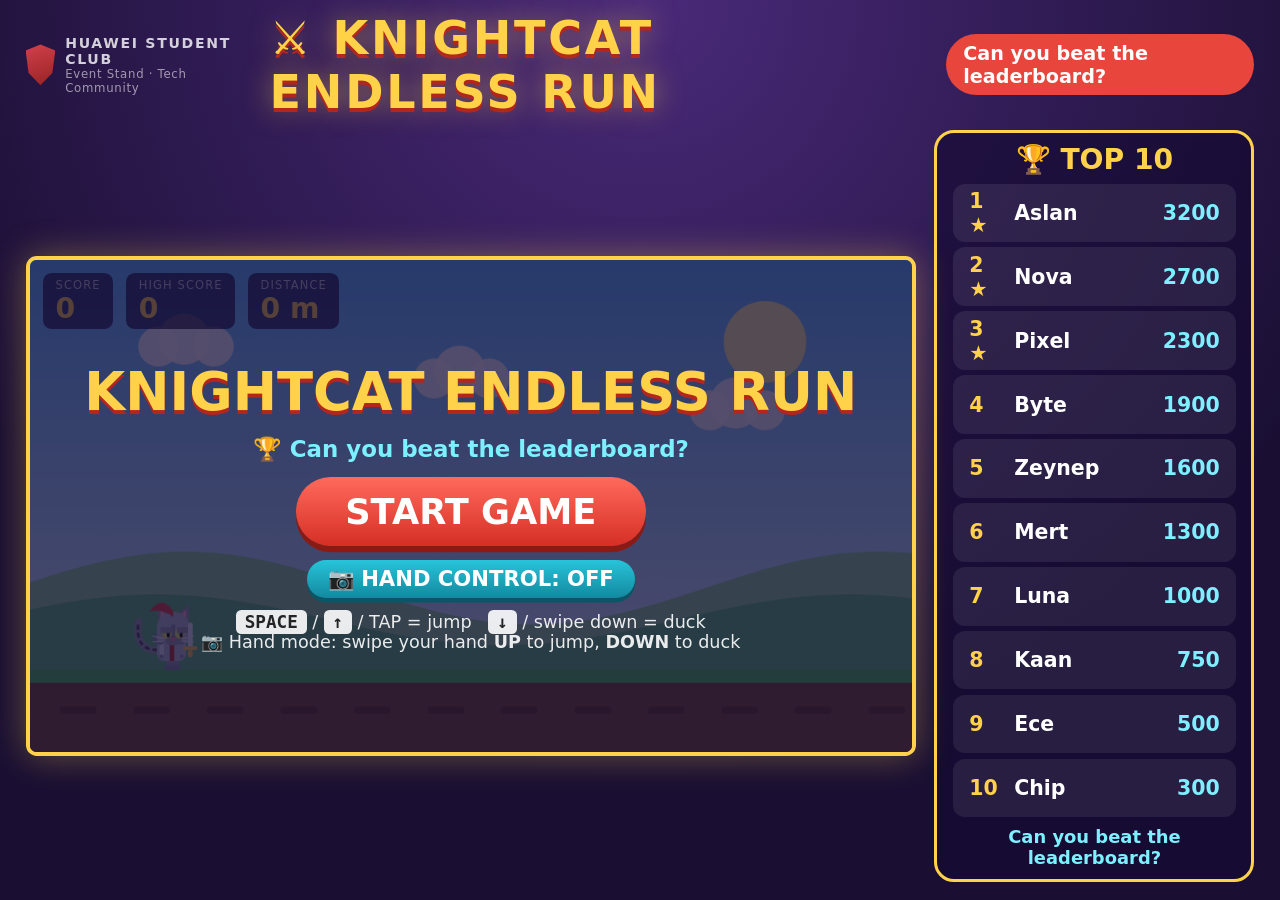
==== index.html @ 609c5a9d "Add files via upload" ====
<!doctype html><html><head><meta charset=utf8><meta name=viewport content="width=device-width,initial-scale=1"><style>:root{color-scheme:light}body{margin:0;padding:0;font:14px -apple-system,BlinkMacSystemFont,sans-serif;background:#fff;color:#000}img{max-width:100%}[hidden]:not([hidden=until-found i]){display:none!important}</style></head><body>
<!DOCTYPE html>
<html lang="en">
<head>
<meta charset="UTF-8">
<meta name="viewport" content="width=device-width, initial-scale=1, user-scalable=no">
<title>KnightCat Endless Run</title>
<style>*{box-sizing:border-box}
html,body{margin:0;height:100%;overflow:hidden;overscroll-behavior:none;touch-action:none;user-select:none;-webkit-user-select:none}
body{font-family:'Segoe UI',system-ui,Arial,sans-serif;color:#fff;background:radial-gradient(circle at 50% 0,#4a2a7a,#1a0f33 70%)}
#app{display:flex;flex-direction:column;height:100vh;height:100dvh}
header{flex:none;display:flex;align-items:center;justify-content:space-between;gap:2vw;padding:1.2vh 2vw}
h1{margin:0;font-size:clamp(20px,3.6vw,60px);color:#ffd24a;letter-spacing:.06em;text-transform:uppercase;text-shadow:0 .08em 0 #b3261e,0 0 .6em rgba(255,210,74,.5)}
.brand{display:flex;align-items:center;gap:.7em;font-weight:800;font-size:clamp(10px,1.1vw,18px);letter-spacing:.12em;opacity:.8}
.brand small{display:block;font-weight:400;letter-spacing:.06em;opacity:.7}
.shield{width:2.6em;height:2.9em;background:linear-gradient(160deg,#ff4d4d,#b3261e);clip-path:polygon(50% 0,100% 15%,90% 70%,50% 100%,10% 70%,0 15%)}
.tag{font-size:clamp(12px,1.5vw,26px);font-weight:800;background:#e8453c;padding:.4em .9em;border-radius:99px;animation:pulse 1.4s infinite}
@keyframes pulse{50%{transform:scale(1.07)}}
main{flex:1;min-height:0;display:flex;gap:1.5vw;padding:0 2vw 2vh}
#stage{flex:1;min-width:0;display:flex;align-items:center;justify-content:center;container-type:size}
#wrap{position:relative;width:min(100cqw,100cqh*16/9);aspect-ratio:16/9;container-type:inline-size;border-radius:1.2cqw;overflow:hidden;border:.5cqw solid #ffd24a;box-shadow:0 0 4cqw rgba(255,210,74,.35)}
canvas{width:100%;height:100%;display:block;touch-action:none}
#hud{position:absolute;top:1.5cqw;left:1.5cqw;right:1.5cqw;display:flex;gap:1.5cqw;pointer-events:none}
#hud>div{background:rgba(20,10,50,.7);border-radius:1cqw;padding:.5cqw 1.4cqw}
#hud small{display:block;font-size:1.3cqw;opacity:.7;letter-spacing:.1em}
#hud b{font-size:3.2cqw;color:#ffd24a}
#bd{margin-left:auto;align-self:center;font-weight:800;font-size:2cqw;background:none!important}
.screen{position:absolute;inset:0;display:flex;flex-direction:column;align-items:center;justify-content:center;gap:1.6cqw;background:rgba(20,10,50,.72);text-align:center}
.hidden{display:none!important}
.screen h2{margin:0;font-size:6cqw;color:#ffd24a;text-shadow:0 .4cqw 0 #b3261e;text-transform:uppercase}
.beat{margin:0;font-size:2.6cqw;font-weight:800;color:#7cf0ff}
.help{font-size:2cqw;margin:0;opacity:.9}
kbd{background:#fff;color:#222;padding:.1em .5em;border-radius:.3em;font-weight:800}
button{font:inherit;cursor:pointer;border:0;border-radius:99px;font-weight:900;color:#fff;background:linear-gradient(#ff6a5c,#d62f25);box-shadow:0 .7cqw 0 #8a1b14;transition:transform .1s}
button:active{transform:translateY(.5cqw);box-shadow:0 .2cqw 0 #8a1b14}
.big{font-size:4cqw;padding:.4em 1.4em;animation:pulse 1.2s infinite}
.big.small{font-size:2.6cqw;padding:.3em 1em;animation:none}
#cnum{font-size:26cqw;font-weight:900;color:#ffd24a;text-shadow:0 1cqw 0 #b3261e;animation:pop .8s}
@keyframes pop{0%{transform:scale(2);opacity:0}30%{transform:scale(1);opacity:1}100%{transform:scale(.9);opacity:.8}}
.final{font-size:8cqw;font-weight:900;line-height:1}
.final small{display:block;font-size:2.4cqw;color:#7cf0ff}
#nameForm{font-size:2.2cqw}
#nameForm .row{display:flex;gap:1cqw;margin-top:.8cqw;justify-content:center}
input{font:inherit;font-size:3cqw;width:22cqw;padding:.2em .5em;border-radius:1cqw;border:.3cqw solid #ffd24a;text-align:center}
#board{flex:none;width:clamp(230px,25vw,460px);background:rgba(20,10,50,.65);border:3px solid #ffd24a;border-radius:20px;padding:1.2vh 1.2vw;display:flex;flex-direction:column;overflow:hidden}
#board h2{margin:0 0 .8vh;text-align:center;color:#ffd24a;font-size:clamp(18px,2.2vw,38px)}
#lb{list-style:none;margin:0;padding:0;flex:1;display:flex;flex-direction:column;gap:.6vh;counter-reset:r;min-height:0}
#lb li{counter-increment:r;flex:1;display:flex;align-items:center;gap:.8em;padding:0 .8em;border-radius:12px;background:rgba(255,255,255,.08);font-size:clamp(13px,1.6vw,28px);font-weight:700}
#lb li::before{content:counter(r);width:1.4em;color:#ffd24a;font-weight:900}
#lb li:nth-child(-n+3)::before{content:counter(r) " ★"}
#lb .n{flex:1;overflow:hidden;text-overflow:ellipsis;white-space:nowrap}
#lb .s{color:#7cf0ff}
#lb li.new{background:#ffd24a;color:#222;animation:glow .8s infinite alternate}
#lb li.new .s{color:#b3261e}
@keyframes glow{to{box-shadow:0 0 22px #ffd24a;transform:scale(1.03)}}
#board .beat{font-size:clamp(12px,1.4vw,24px);text-align:center;margin-top:1vh}
@media (max-width:820px){#board{display:none}.brand,.tag{display:none}header{justify-content:center}}

.cambtn{font-size:2.4cqw;padding:.3em 1em;background:linear-gradient(#27c4d9,#1389a0);box-shadow:0 .5cqw 0 #0a5666}
#cam{position:absolute;right:1.5cqw;bottom:1.5cqw;width:20cqw;aspect-ratio:4/3;border-radius:1cqw;overflow:hidden;border:.35cqw solid #7cf0ff;z-index:5;pointer-events:none;background:#000}
#cam video,#cam canvas{position:absolute;inset:0;width:100%;height:100%;object-fit:cover;transform:scaleX(-1)}
#gs{position:absolute;left:0;right:0;bottom:.5cqw;text-align:center;font-weight:900;font-size:2.4cqw;color:#ffd24a;text-shadow:0 0 .6cqw #000}
</style>
</head>
<body>
<div id="app">
  <header>
    <div class="brand"><span class="shield"></span><span>HUAWEI STUDENT CLUB<small>Event Stand · Tech Community</small></span></div>
    <h1>⚔ KnightCat Endless Run</h1>
    <div class="tag">Can you beat the leaderboard?</div>
  </header>
  <main>
    <section id="stage">
      <div id="wrap">
        <canvas id="c" width="960" height="540"></canvas>
        <div id="hud">
          <div><small>SCORE</small><b id="sc">0</b></div>
          <div><small>HIGH SCORE</small><b id="hi">0</b></div>
          <div><small>DISTANCE</small><b id="di">0 m</b></div>
          <div id="bd"></div>
        </div>
        <div id="cam" class="hidden"><video id="vid" autoplay playsinline muted></video><canvas id="mo" width="64" height="48"></canvas><span id="gs"></span></div>
        <div id="start" class="screen">
          <h2>KnightCat Endless Run</h2>
          <p class="beat">🏆 Can you beat the leaderboard?</p>
          <button id="startBtn" class="big">START GAME</button>
          <button id="camBtn" class="cambtn">📷 HAND CONTROL: OFF</button>
          <p class="help"><kbd>SPACE</kbd> / <kbd>↑</kbd> / TAP = jump &nbsp; <kbd>↓</kbd> / swipe down = duck<br>📷 Hand mode: swipe your hand <b>UP</b> to jump, <b>DOWN</b> to duck</p>
        </div>
        <div id="count" class="screen hidden"><div id="cnum">3</div></div>
        <div id="over" class="screen hidden">
          <h2>GAME OVER</h2>
          <div class="final"><span id="fscore">0</span><small id="fnote"></small></div>
          <form id="nameForm">
            <label for="nm">Enter your name for the leaderboard:</label>
            <div class="row"><input id="nm" maxlength="12" autocomplete="off" placeholder="Your name"><button class="big small">SAVE</button></div>
          </form>
          <p id="rank" class="beat"></p>
          <button id="again" class="big">RESTART</button>
        </div>
      </div>
    </section>
    <aside id="board">
      <h2>🏆 TOP 10</h2>
      <ol id="lb"></ol>
      <p class="beat">Can you beat the leaderboard?</p>
    </aside>
  </main>
</div>
<script>(() => {
const $ = id => document.getElementById(id), cv = $('c'), ctx = cv.getContext('2d');
const W = 960, H = 540, G = 450, PX = 130;
const DEF = [['Aslan',3200],['Nova',2700],['Pixel',2300],['Byte',1900],['Zeynep',1600],['Mert',1300],['Luna',1000],['Kaan',750],['Ece',500],['Chip',300]];

// ---------- storage ----------
function load() { try { const a = JSON.parse(localStorage.kcLB); if (Array.isArray(a) && a.length) return a; } catch (e) {} return DEF.map(d => ({ n: d[0], s: d[1] })); }
function save() { try { localStorage.kcLB = JSON.stringify(lb); localStorage.kcHi = hi; } catch (e) {} }
let lb = load(), hi = +(localStorage.kcHi || 0), lastId = null;

// ---------- state ----------
let st = 'menu', p, obs, coins, pups, parts, speed, t, dist, sc, nCoins, shield, dbl, spawnIn;
let bgOff = 0, shake = 0, ct = 0, ci = -1, clock = 0, dk = false, last = 0;
reset();
function reset() {
  p = { y: G, vy: 0, duck: false }; obs = []; coins = []; pups = []; parts = [];
  speed = 300; t = 0; dist = 0; sc = 0; nCoins = 0; shield = 0; dbl = 0; spawnIn = 500;
}

// ---------- sound ----------
let ac;
function beep(f, d = .1, type = 'sine', f2) {
  try {
    ac = ac || new (window.AudioContext || window.webkitAudioContext)();
    const o = ac.createOscillator(), g = ac.createGain();
    o.type = type; o.frequency.value = f; if (f2) o.frequency.linearRampToValueAtTime(f2, ac.currentTime + d);
    g.gain.value = .08; g.gain.linearRampToValueAtTime(0, ac.currentTime + d);
    o.connect(g); g.connect(ac.destination); o.start(); o.stop(ac.currentTime + d);
  } catch (e) {}
}

// ---------- UI ----------
function show(id) { ['start', 'count', 'over'].forEach(s => $(s).classList.toggle('hidden', s !== id)); }
function renderLB() {
  $('lb').innerHTML = '';
  lb.forEach(e => {
    const li = document.createElement('li'); if (e.id && e.id === lastId) li.className = 'new';
    li.innerHTML = '<span class="n"></span><span class="s">' + e.s + '</span>';
    li.firstChild.textContent = e.n; $('lb').appendChild(li);
  });
}
renderLB();

function start() {
  reset(); st = 'count'; ct = 0; ci = -1; lastId = null; renderLB(); show('count');
  try { ac = ac || new (window.AudioContext || window.webkitAudioContext)(); ac.resume(); } catch (e) {}
}
function gameOver() {
  st = 'dead'; shake = .4; beep(200, .5, 'sawtooth', 50);
  for (let i = 0; i < 30; i++) puff(PX + 24, p.y - 30, 1, ['#ffd24a', '#ff6a5c', '#fff'][i % 3], 400);
  const s = Math.floor(sc), isHi = s > hi; if (isHi) hi = s; save();
  setTimeout(() => {
    st = 'over'; $('fscore').textContent = s; $('fnote').textContent = isHi ? '🎉 NEW HIGH SCORE!' : 'High score: ' + hi;
    const q = lb.length < 10 || s > lb[lb.length - 1].s;
    $('nameForm').classList.toggle('hidden', !q); $('nameForm').dataset.s = s;
    const need = lb.length ? lb[lb.length - 1].s + 1 : 0;
    $('rank').textContent = q ? 'You made the Top 10! Enter your name:' : 'Score ' + need + '+ to enter the Top 10. Can you beat the leaderboard?';
    show('over'); if (q) { $('nm').value = localStorage.kcName || ''; setTimeout(() => $('nm').focus(), 50); }
  }, 900);
}
$('nameForm').addEventListener('submit', e => {
  e.preventDefault();
  const s = +$('nameForm').dataset.s, n = $('nm').value.trim().slice(0, 12) || 'KnightCat', id = Date.now();
  try { localStorage.kcName = n; } catch (x) {}
  lb.push({ n, s, id }); lb.sort((a, b) => b.s - a.s || (a.id ? 1 : -1)); lb = lb.slice(0, 10); lastId = id; save(); renderLB();
  const r = lb.findIndex(x => x.id === id) + 1;
  $('rank').textContent = '🏆 You are #' + r + ' on the leaderboard!'; $('nameForm').classList.add('hidden'); beep(660, .3, 'triangle', 990);
});
$('startBtn').onclick = start; $('again').onclick = start;

// ---------- input ----------
function jump() {
  if (st !== 'play' || p.y < G - 1 === false && false) return;
  if (st === 'play' && p.y >= G - 1) { p.vy = -800; beep(380, .15, 'square', 700); puff(PX + 20, G, 6, '#fff', 150); }
}
addEventListener('keydown', e => {
  if (e.target.tagName === 'INPUT') return;
  const k = e.code;
  if (['Space', 'ArrowUp', 'ArrowDown'].includes(k)) e.preventDefault();
  if (k === 'Space' || k === 'ArrowUp') { st === 'menu' ? start() : jump(); }
  else if (k === 'ArrowDown') dk = true;
  else if (k === 'Enter' && st === 'over' && $('nameForm').classList.contains('hidden')) start();
  else if (k === 'KeyF') (document.fullscreenElement ? document.exitFullscreen() : document.documentElement.requestFullscreen()).catch(() => {});
});
addEventListener('keyup', e => { if (e.code === 'ArrowDown') dk = false; });
let py = 0;
cv.addEventListener('pointerdown', e => { e.preventDefault(); py = e.clientY; jump(); });
cv.addEventListener('pointermove', e => { if (e.buttons || e.pointerType === 'touch') if (e.clientY - py > 40) dk = true; });
['pointerup', 'pointercancel', 'pointerleave'].forEach(ev => cv.addEventListener(ev, () => dk = false));
addEventListener('touchmove', e => e.preventDefault(), { passive: false });
addEventListener('contextmenu', e => e.preventDefault());

// ---------- camera gesture control (pure JS motion tracking) ----------
const vid = $('vid'), mc = $('mo'), mx = mc.getContext('2d'), CW = 64, CH = 48;
const tmp = document.createElement('canvas'); tmp.width = CW; tmp.height = CH;
const tx = tmp.getContext('2d', { willReadFrequently: true });
let cam = false, prev = null, hist = [], lastScan = 0, duckUntil = 0, gd = false, lastDir = 0, lastGT = 0, gsT;
async function toggleCam() {
  if (cam) { vid.srcObject.getTracks().forEach(t => t.stop()); cam = false; $('cam').classList.add('hidden'); $('camBtn').textContent = '📷 HAND CONTROL: OFF'; return; }
  try {
    vid.srcObject = await navigator.mediaDevices.getUserMedia({ video: { width: 320, height: 240, facingMode: 'user' }, audio: false });
    await vid.play(); cam = true; prev = null; hist = [];
    $('cam').classList.remove('hidden'); $('camBtn').textContent = '📷 HAND CONTROL: ON';
  } catch (e) { $('camBtn').textContent = '📷 CAMERA BLOCKED - use keyboard'; }
}
$('camBtn').onclick = toggleCam;
function gesture(dir, now) {
  if (dir !== lastDir && now - lastGT < 800) { hist = []; return; }
  if (dir === lastDir && now - lastGT < 400) return;
  lastDir = dir; lastGT = now; hist = [];
  const g = $('gs'); g.textContent = dir < 0 ? '⬆ JUMP' : '⬇ DUCK'; clearTimeout(gsT); gsT = setTimeout(() => g.textContent = '', 600);
  if (dir < 0) { if (st === 'menu') start(); else if (st === 'over' && $('nameForm').classList.contains('hidden')) start(); else jump(); }
  else duckUntil = performance.now() + 700;
}
function scan(now) {
  if (!cam || vid.readyState < 2) return;
  tx.drawImage(vid, 0, 0, CW, CH);
  const d = tx.getImageData(0, 0, CW, CH).data, n = CW * CH, g = new Uint8Array(n), out = mx.createImageData(CW, CH);
  let sy = 0, c = 0;
  for (let i = 0; i < n; i++) {
    const v = (d[i * 4] + d[i * 4 + 1] + d[i * 4 + 2]) / 3; g[i] = v;
    if (prev && Math.abs(v - prev[i]) > 28) { sy += (i / CW) | 0; c++; out.data.set([255, 210, 74, 200], i * 4); }
  }
  mx.putImageData(out, 0, 0); prev = g;
  hist = hist.filter(h => now - h.t < 350);
  if (c > n * .012 && c < n * .5) hist.push({ t: now, y: sy / c });
  if (hist.length >= 3) {
    const dy = (hist[hist.length - 1].y - hist[0].y) / CH;
    if (dy < -.16) gesture(-1, now); else if (dy > .16) gesture(1, now);
  }
}

// ---------- world ----------
function puff(x, y, n, c, v = 200) {
  for (let i = 0; i < n; i++) parts.push({ x, y, vx: (Math.random() - .5) * v * 2, vy: -Math.random() * v, l: .5 + Math.random() * .4, c, s: 3 + Math.random() * 4 });
}
function spawn() {
  const r = Math.random(); let o;
  if (r < .3 || t < 5 && r < .55) o = { k: 'crate', w: 46, h: 46 };
  else if (r < .55) o = { k: 'spike', w: 56, h: 34 };
  else if (r < .78 || t < 5) o = { k: 'stack', w: 46, h: 92 };
  else o = { k: 'bat', w: 52, h: 30 };
  o.x = W + 60; o.y = o.k === 'bat' ? G - 72 : G - o.h; obs.push(o);
  if (Math.random() < .65) for (let i = 0; i < 5; i++)
    coins.push({ x: o.x + o.w / 2 - 80 + i * 40, y: o.k === 'bat' ? G - 28 : G - o.h - 45 - Math.sin(i / 4 * Math.PI) * 45 });
  if (Math.random() < .12) pups.push({ x: o.x + o.w + 90, y: G - 100, k: Math.random() < .5 ? 's' : 'd' });
  spawnIn = speed * (.85 + Math.random() * .9) + o.w;
}
const hit = (a, b) => a.x < b.x + b.w && a.x + a.w > b.x && a.y < b.y + b.h && a.y + a.h > b.y;

function update(dt) {
  t += dt; speed = Math.min(780, 300 + t * 9); dist += speed * dt; sc += speed * dt / 10 * (dbl > 0 ? 2 : 1);
  if (dbl > 0) dbl -= dt; if (shield > 0) shield -= dt;
  p.duck = (dk || gd) && p.y >= G;
  p.vy += (2200 + ((dk || gd) && p.y < G ? 3000 : 0)) * dt; p.y += p.vy * dt; if (p.y >= G) { p.y = G; p.vy = 0; }
  if ((spawnIn -= speed * dt) <= 0) spawn();
  const mv = a => { a.forEach(o => o.x -= speed * dt); return a.filter(o => o.x > -120 && !o.dead); };
  obs = mv(obs); coins = mv(coins); pups = mv(pups);
  const ph = p.duck ? 30 : 54, box = { x: PX + 6, y: p.y - ph, w: 34, h: ph };
  for (const o of obs) if (hit(box, { x: o.x + 4, y: o.y + 4, w: o.w - 8, h: o.h - 8 })) {
    if (shield > 0) { shield = 0; o.dead = 1; shake = .25; puff(o.x, o.y, 20, '#7cf0ff', 300); beep(150, .2, 'square'); }
    else { gameOver(); return; }
  }
  coins = coins.filter(c => { if (hit(box, { x: c.x - 12, y: c.y - 12, w: 24, h: 24 })) { nCoins++; sc += 50 * (dbl > 0 ? 2 : 1); puff(c.x, c.y, 8, '#ffd24a', 150); beep(880, .1, 'triangle', 1320); return false; } return true; });
  pups = pups.filter(u => { if (hit(box, { x: u.x - 18, y: u.y - 18, w: 36, h: 36 })) { u.k === 's' ? shield = 10 : dbl = 8; puff(u.x, u.y, 20, u.k === 's' ? '#7cf0ff' : '#ffd24a', 300); beep(500, .3, 'sine', 1000); return false; } return true; });
}

// ---------- drawing ----------
function rr(x, y, w, h, r) { ctx.beginPath(); ctx.moveTo(x + r, y); ctx.arcTo(x + w, y, x + w, y + h, r); ctx.arcTo(x + w, y + h, x, y + h, r); ctx.arcTo(x, y + h, x, y, r); ctx.arcTo(x, y, x + w, y, r); ctx.closePath(); ctx.fill(); }
function ci_(x, y, r) { ctx.beginPath(); ctx.arc(x, y, r, 0, 7); ctx.fill(); }
function tri(a, b, c, d, e, f) { ctx.beginPath(); ctx.moveTo(a, b); ctx.lineTo(c, d); ctx.lineTo(e, f); ctx.fill(); }

function cat(x, y, duck, ph, air) {
  ctx.save(); ctx.translate(x, y); if (duck) ctx.scale(1.2, .55);
  const sw = air ? 0 : Math.sin(ph * 14) * 7, fur = '#9aa1a9', steel = '#b9c4d6', dark = '#8493ad';
  ctx.strokeStyle = fur; ctx.lineWidth = 8; ctx.lineCap = 'round';
  ctx.beginPath(); ctx.moveTo(8, -22); ctx.quadraticCurveTo(-16, -22, -12, -48 + Math.sin(ph * 10) * 5); ctx.stroke();
  ctx.strokeStyle = '#4a4f57'; ctx.lineWidth = 3; ctx.setLineDash([3, 6]); ctx.stroke(); ctx.setLineDash([]);
  ctx.fillStyle = fur; rr(13 + sw, -14, 8, 10, 3); rr(29 - sw, -14, 8, 10, 3);
  ctx.fillStyle = dark; rr(11 + sw, -6, 12, 6, 2); rr(27 - sw, -6, 12, 6, 2);
  ctx.fillStyle = steel; rr(8, -36, 32, 26, 8); ctx.fillStyle = '#e3eaf5'; rr(11, -33, 5, 18, 3);
  ctx.fillStyle = '#c0392b'; rr(22, -36, 5, 26, 1); ctx.fillStyle = dark; ci_(13, -30, 2); ci_(35, -30, 2); ci_(13, -15, 2); ci_(35, -15, 2);
  ctx.fillStyle = dark; ci_(11, -35, 7);
  ctx.fillStyle = fur; ci_(26, -40, 13);
  tri(9, -52, 9, -72, 23, -60); tri(43, -52, 43, -72, 29, -60);
  ctx.fillStyle = '#ffb3c1'; tri(12, -56, 12, -66, 19, -60); tri(40, -56, 40, -66, 33, -60);
  ctx.fillStyle = steel; ctx.beginPath(); ctx.arc(26, -46, 18, Math.PI, 0); ctx.fill(); rr(8, -47, 36, 5, 2); rr(8, -46, 7, 16, 3); rr(37, -46, 7, 16, 3);
  ctx.fillStyle = dark; rr(24, -50, 4, 15, 1);
  ctx.fillStyle = '#e8f06a'; ci_(19, -40, 5.5); ci_(33, -40, 5.5);
  ctx.fillStyle = '#111'; ctx.beginPath(); ctx.ellipse(20.5, -39, 1.8, 3.4, 0, 0, 7); ctx.ellipse(34.5, -39, 1.8, 3.4, 0, 0, 7); ctx.fill();
  ctx.fillStyle = fur; rr(12, -47, 14, 6.5, 0); rr(30, -47, 14, 6.5, 0);
  ctx.fillStyle = '#ff7a9a'; ci_(26, -34, 2.2);
  ctx.strokeStyle = '#fff'; ctx.lineWidth = 1.2; ctx.beginPath(); ctx.moveTo(17, -34); ctx.lineTo(4, -37); ctx.moveTo(17, -32); ctx.lineTo(4, -31); ctx.moveTo(35, -34); ctx.lineTo(48, -37); ctx.moveTo(35, -32); ctx.lineTo(48, -31); ctx.stroke();
  ctx.fillStyle = '#e8453c'; ctx.beginPath(); ctx.moveTo(26, -64); ctx.quadraticCurveTo(14, -82 - Math.sin(ph * 14) * 3, 0, -64); ctx.quadraticCurveTo(14, -68, 26, -58); ctx.fill();
  ctx.fillStyle = '#e6eef9'; rr(42, -52, 5, 30, 2); ctx.fillStyle = '#ffd24a'; rr(37, -26, 15, 4, 1); rr(42, -22, 5, 8, 2);
  ctx.restore();
}
function drawObs(o) {
  ctx.save(); ctx.translate(o.x, o.y);
  if (o.k === 'crate' || o.k === 'stack') for (let y = 0; y < o.h; y += 46) {
    ctx.fillStyle = '#8a5a2b'; rr(0, y, o.w, 46, 5); ctx.fillStyle = '#b57a3c'; rr(4, y + 4, o.w - 8, 38, 3);
    ctx.strokeStyle = '#8a5a2b'; ctx.lineWidth = 4; ctx.beginPath(); ctx.moveTo(6, y + 6); ctx.lineTo(o.w - 6, y + 40); ctx.moveTo(o.w - 6, y + 6); ctx.lineTo(6, y + 40); ctx.stroke();
  }
  else if (o.k === 'spike') { ctx.fillStyle = '#c9d3e3'; for (let i = 0; i < 3; i++) tri(i * 19, o.h, i * 19 + 9.5, 0, i * 19 + 19, o.h); ctx.fillStyle = '#e8453c'; rr(0, o.h - 6, o.w, 6, 2); }
  else { const f = Math.sin(clock * 18) * 14;
    ctx.fillStyle = '#6a3fb0'; tri(26, 12, 4, -10 + f, 12, 22); tri(26, 12, 48, -10 + f, 40, 22);
    ctx.fillStyle = '#4b2a85'; ctx.beginPath(); ctx.ellipse(26, 16, 13, 12, 0, 0, 7); ctx.fill();
    ctx.fillStyle = '#ff4d4d'; ci_(21, 14, 3); ci_(31, 14, 3); ctx.fillStyle = '#fff'; tri(21, 21, 23, 26, 25, 21); tri(27, 21, 29, 26, 31, 21); }
  ctx.restore();
}
function drawBG() {
  let g = ctx.createLinearGradient(0, 0, 0, G); g.addColorStop(0, '#5ab8ff'); g.addColorStop(1, '#d9f2ff'); ctx.fillStyle = g; ctx.fillRect(0, 0, W, H);
  ctx.fillStyle = '#fff6a8'; ci_(800, 90, 45);
  ctx.fillStyle = 'rgba(255,255,255,.9)';
  for (let i = 0; i < 4; i++) { const x = ((i * 300 - bgOff * .08) % 1200 + 1200) % 1200 - 150, y = 60 + i * 35; ci_(x, y, 22); ci_(x + 28, y - 8, 28); ci_(x + 60, y, 22); }
  [['#8fd694', .15, 90, 40], ['#5fbf77', .4, 55, 28]].forEach(([c, f, b, a]) => {
    ctx.fillStyle = c; ctx.beginPath(); ctx.moveTo(0, H);
    for (let x = 0; x <= W; x += 20) ctx.lineTo(x, G - b - Math.sin((x + bgOff * f) / 120) * a);
    ctx.lineTo(W, H); ctx.fill();
  });
  ctx.fillStyle = '#7a4b2a'; ctx.fillRect(0, G, W, H - G); ctx.fillStyle = '#4cc35a'; ctx.fillRect(0, G, W, 14);
  ctx.fillStyle = '#5e3a1f'; for (let x = -((bgOff) % 80); x < W; x += 80) rr(x, G + 40, 40, 8, 4);
}
function drawItems() {
  coins.forEach(c => { ctx.fillStyle = '#ffd24a'; ctx.beginPath(); ctx.ellipse(c.x, c.y, 12 * Math.abs(Math.cos(clock * 5 + c.x / 40)) + 2, 12, 0, 0, 7); ctx.fill(); ctx.strokeStyle = '#d99a00'; ctx.lineWidth = 3; ctx.stroke(); });
  pups.forEach(u => { ctx.fillStyle = u.k === 's' ? '#3ab8e8' : '#ffb400'; ci_(u.x, u.y + Math.sin(clock * 5) * 4, 18);
    ctx.fillStyle = '#fff'; ctx.font = 'bold 18px sans-serif'; ctx.textAlign = 'center'; ctx.fillText(u.k === 's' ? 'S' : 'x2', u.x, u.y + 6 + Math.sin(clock * 5) * 4); });
}

function frame(ts) {
  const dt = Math.min(.033, (ts - last) / 1000 || 0); last = ts; clock += dt; gd = performance.now() < duckUntil; if (cam && ts - lastScan > 33) { lastScan = ts; scan(ts); }
  if (st === 'play') update(dt);
  else if (st === 'count') {
    ct += dt; const i = Math.floor(ct / .8);
    if (i !== ci && i < 4) { ci = i; const n = $('cnum'); n.textContent = ['3', '2', '1', 'GO!'][i]; n.style.animation = 'none'; void n.offsetWidth; n.style.animation = ''; beep(i < 3 ? 440 : 880, .2, 'square'); }
    if (ct >= 3.2) { st = 'play'; $('count').classList.add('hidden'); }
  }
  if (st === 'menu') bgOff += 120 * dt; else if (st === 'play') bgOff += speed * dt;
  parts.forEach(q => { q.x += q.vx * dt; q.y += q.vy * dt; q.vy += 600 * dt; q.l -= dt; }); parts = parts.filter(q => q.l > 0);
  shake = Math.max(0, shake - dt);
  ctx.save(); if (shake) ctx.translate((Math.random() - .5) * shake * 40, (Math.random() - .5) * shake * 40);
  drawBG(); drawItems(); obs.forEach(drawObs);
  if (st !== 'dead' && st !== 'over') {
    cat(PX, p.y, p.duck, clock, p.y < G);
    if (shield > 0 && (shield > 2 || Math.sin(clock * 20) > 0)) { ctx.strokeStyle = 'rgba(80,200,255,.9)'; ctx.fillStyle = 'rgba(80,200,255,.25)'; ctx.lineWidth = 4; ctx.beginPath(); ctx.arc(PX + 26, p.y - 30, 44, 0, 7); ctx.fill(); ctx.stroke(); }
  }
  parts.forEach(q => { ctx.globalAlpha = Math.min(1, q.l * 2); ctx.fillStyle = q.c; ctx.fillRect(q.x, q.y, q.s, q.s); }); ctx.globalAlpha = 1;
  ctx.restore();
  $('sc').textContent = Math.floor(sc); $('hi').textContent = Math.max(hi, Math.floor(sc)); $('di').textContent = Math.floor(dist / 50) + ' m';
  $('bd').textContent = (shield > 0 ? '🛡 SHIELD  ' : '') + (dbl > 0 ? '⭐ x2 ' + Math.ceil(dbl) + 's' : '');
  requestAnimationFrame(frame);
}
requestAnimationFrame(frame);
})();
</script>
</body>
</html>

</body></html>
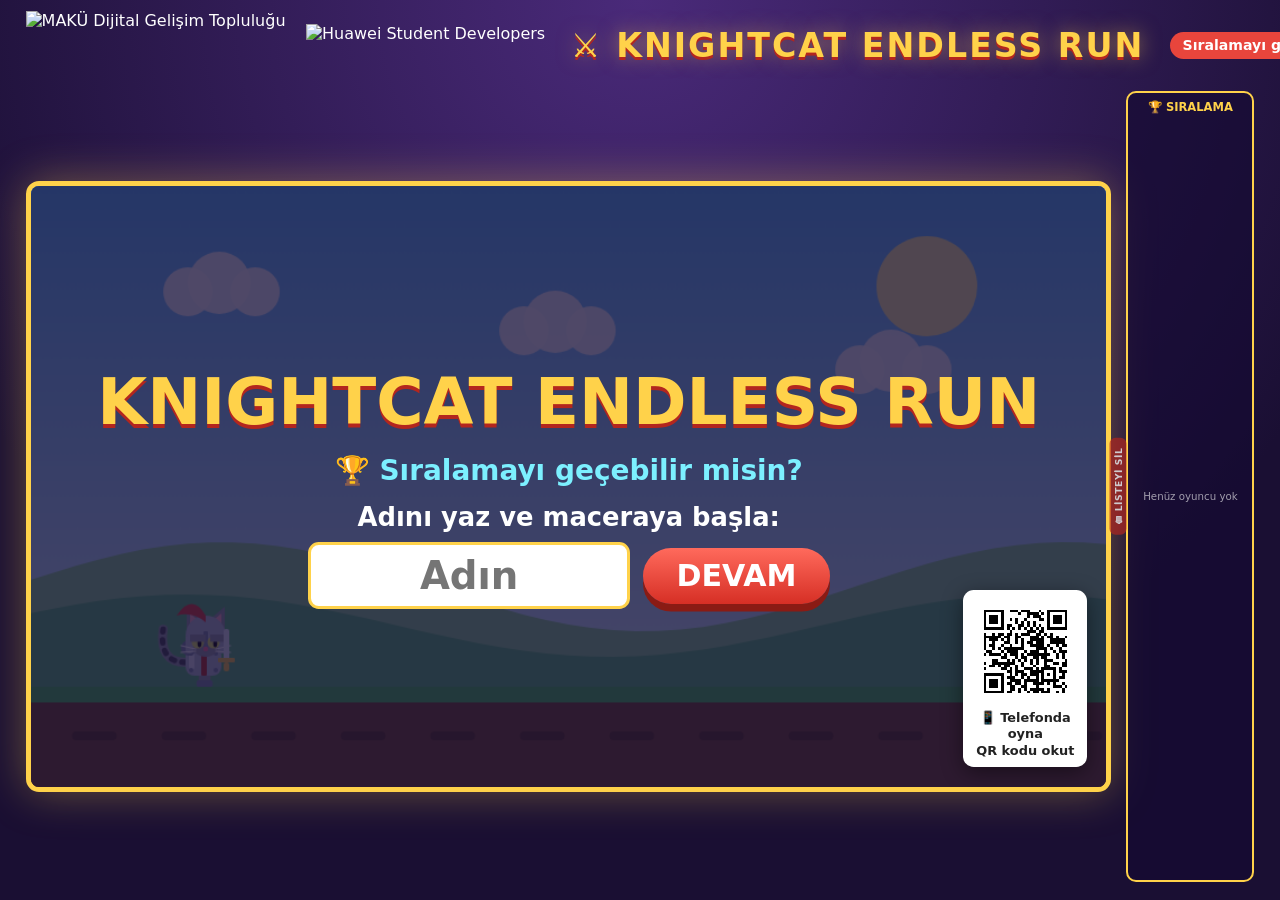
==== commit 2380aac9: "Add files via upload" ====
--- a/index.html
+++ b/index.html
@@ -1,368 +1,132 @@
-<!doctype html><html><head><meta charset=utf8><meta name=viewport content="width=device-width,initial-scale=1"><style>:root{color-scheme:light}body{margin:0;padding:0;font:14px -apple-system,BlinkMacSystemFont,sans-serif;background:#fff;color:#000}img{max-width:100%}[hidden]:not([hidden=until-found i]){display:none!important}</style></head><body>
 <!DOCTYPE html>
-<html lang="en">
+<html lang="tr">
 <head>
 <meta charset="UTF-8">
-<meta name="viewport" content="width=device-width, initial-scale=1, user-scalable=no">
+<meta name="viewport" content="width=device-width, initial-scale=1, maximum-scale=1, user-scalable=no, viewport-fit=cover">
+<meta name="theme-color" content="#1a0f33">
+<meta name="mobile-web-app-capable" content="yes">
 <title>KnightCat Endless Run</title>
-<style>*{box-sizing:border-box}
-html,body{margin:0;height:100%;overflow:hidden;overscroll-behavior:none;touch-action:none;user-select:none;-webkit-user-select:none}
-body{font-family:'Segoe UI',system-ui,Arial,sans-serif;color:#fff;background:radial-gradient(circle at 50% 0,#4a2a7a,#1a0f33 70%)}
-#app{display:flex;flex-direction:column;height:100vh;height:100dvh}
-header{flex:none;display:flex;align-items:center;justify-content:space-between;gap:2vw;padding:1.2vh 2vw}
-h1{margin:0;font-size:clamp(20px,3.6vw,60px);color:#ffd24a;letter-spacing:.06em;text-transform:uppercase;text-shadow:0 .08em 0 #b3261e,0 0 .6em rgba(255,210,74,.5)}
-.brand{display:flex;align-items:center;gap:.7em;font-weight:800;font-size:clamp(10px,1.1vw,18px);letter-spacing:.12em;opacity:.8}
-.brand small{display:block;font-weight:400;letter-spacing:.06em;opacity:.7}
-.shield{width:2.6em;height:2.9em;background:linear-gradient(160deg,#ff4d4d,#b3261e);clip-path:polygon(50% 0,100% 15%,90% 70%,50% 100%,10% 70%,0 15%)}
-.tag{font-size:clamp(12px,1.5vw,26px);font-weight:800;background:#e8453c;padding:.4em .9em;border-radius:99px;animation:pulse 1.4s infinite}
-@keyframes pulse{50%{transform:scale(1.07)}}
-main{flex:1;min-height:0;display:flex;gap:1.5vw;padding:0 2vw 2vh}
-#stage{flex:1;min-width:0;display:flex;align-items:center;justify-content:center;container-type:size}
-#wrap{position:relative;width:min(100cqw,100cqh*16/9);aspect-ratio:16/9;container-type:inline-size;border-radius:1.2cqw;overflow:hidden;border:.5cqw solid #ffd24a;box-shadow:0 0 4cqw rgba(255,210,74,.35)}
-canvas{width:100%;height:100%;display:block;touch-action:none}
-#hud{position:absolute;top:1.5cqw;left:1.5cqw;right:1.5cqw;display:flex;gap:1.5cqw;pointer-events:none}
-#hud>div{background:rgba(20,10,50,.7);border-radius:1cqw;padding:.5cqw 1.4cqw}
-#hud small{display:block;font-size:1.3cqw;opacity:.7;letter-spacing:.1em}
-#hud b{font-size:3.2cqw;color:#ffd24a}
-#bd{margin-left:auto;align-self:center;font-weight:800;font-size:2cqw;background:none!important}
-.screen{position:absolute;inset:0;display:flex;flex-direction:column;align-items:center;justify-content:center;gap:1.6cqw;background:rgba(20,10,50,.72);text-align:center}
-.hidden{display:none!important}
-.screen h2{margin:0;font-size:6cqw;color:#ffd24a;text-shadow:0 .4cqw 0 #b3261e;text-transform:uppercase}
-.beat{margin:0;font-size:2.6cqw;font-weight:800;color:#7cf0ff}
-.help{font-size:2cqw;margin:0;opacity:.9}
-kbd{background:#fff;color:#222;padding:.1em .5em;border-radius:.3em;font-weight:800}
-button{font:inherit;cursor:pointer;border:0;border-radius:99px;font-weight:900;color:#fff;background:linear-gradient(#ff6a5c,#d62f25);box-shadow:0 .7cqw 0 #8a1b14;transition:transform .1s}
-button:active{transform:translateY(.5cqw);box-shadow:0 .2cqw 0 #8a1b14}
-.big{font-size:4cqw;padding:.4em 1.4em;animation:pulse 1.2s infinite}
-.big.small{font-size:2.6cqw;padding:.3em 1em;animation:none}
-#cnum{font-size:26cqw;font-weight:900;color:#ffd24a;text-shadow:0 1cqw 0 #b3261e;animation:pop .8s}
-@keyframes pop{0%{transform:scale(2);opacity:0}30%{transform:scale(1);opacity:1}100%{transform:scale(.9);opacity:.8}}
-.final{font-size:8cqw;font-weight:900;line-height:1}
-.final small{display:block;font-size:2.4cqw;color:#7cf0ff}
-#nameForm{font-size:2.2cqw}
-#nameForm .row{display:flex;gap:1cqw;margin-top:.8cqw;justify-content:center}
-input{font:inherit;font-size:3cqw;width:22cqw;padding:.2em .5em;border-radius:1cqw;border:.3cqw solid #ffd24a;text-align:center}
-#board{flex:none;width:clamp(230px,25vw,460px);background:rgba(20,10,50,.65);border:3px solid #ffd24a;border-radius:20px;padding:1.2vh 1.2vw;display:flex;flex-direction:column;overflow:hidden}
-#board h2{margin:0 0 .8vh;text-align:center;color:#ffd24a;font-size:clamp(18px,2.2vw,38px)}
-#lb{list-style:none;margin:0;padding:0;flex:1;display:flex;flex-direction:column;gap:.6vh;counter-reset:r;min-height:0}
-#lb li{counter-increment:r;flex:1;display:flex;align-items:center;gap:.8em;padding:0 .8em;border-radius:12px;background:rgba(255,255,255,.08);font-size:clamp(13px,1.6vw,28px);font-weight:700}
-#lb li::before{content:counter(r);width:1.4em;color:#ffd24a;font-weight:900}
-#lb li:nth-child(-n+3)::before{content:counter(r) " ★"}
-#lb .n{flex:1;overflow:hidden;text-overflow:ellipsis;white-space:nowrap}
-#lb .s{color:#7cf0ff}
-#lb li.new{background:#ffd24a;color:#222;animation:glow .8s infinite alternate}
-#lb li.new .s{color:#b3261e}
-@keyframes glow{to{box-shadow:0 0 22px #ffd24a;transform:scale(1.03)}}
-#board .beat{font-size:clamp(12px,1.4vw,24px);text-align:center;margin-top:1vh}
-@media (max-width:820px){#board{display:none}.brand,.tag{display:none}header{justify-content:center}}
-
-.cambtn{font-size:2.4cqw;padding:.3em 1em;background:linear-gradient(#27c4d9,#1389a0);box-shadow:0 .5cqw 0 #0a5666}
-#cam{position:absolute;right:1.5cqw;bottom:1.5cqw;width:20cqw;aspect-ratio:4/3;border-radius:1cqw;overflow:hidden;border:.35cqw solid #7cf0ff;z-index:5;pointer-events:none;background:#000}
-#cam video,#cam canvas{position:absolute;inset:0;width:100%;height:100%;object-fit:cover;transform:scaleX(-1)}
-#gs{position:absolute;left:0;right:0;bottom:.5cqw;text-align:center;font-weight:900;font-size:2.4cqw;color:#ffd24a;text-shadow:0 0 .6cqw #000}
-</style>
+<link rel="stylesheet" href="style.css">
 </head>
 <body>
 <div id="app">
   <header>
-    <div class="brand"><span class="shield"></span><span>HUAWEI STUDENT CLUB<small>Event Stand · Tech Community</small></span></div>
-    <h1>⚔ KnightCat Endless Run</h1>
-    <div class="tag">Can you beat the leaderboard?</div>
+    <div class="logos"><img class="lg-maku" src="logo-maku.png" alt="MAKÜ Dijital Gelişim Topluluğu"><img class="lg-hsd" src="logo-hsd.png" alt="Huawei Student Developers"></div>
+    <h1 lang="en">⚔ KnightCat Endless Run</h1>
+    <div class="tag">Sıralamayı geçebilir misin?</div>
   </header>
   <main>
     <section id="stage">
-      <div id="wrap">
+      <div id="wrap" data-stage="name">
         <canvas id="c" width="960" height="540"></canvas>
+
         <div id="hud">
-          <div><small>SCORE</small><b id="sc">0</b></div>
-          <div><small>HIGH SCORE</small><b id="hi">0</b></div>
-          <div><small>DISTANCE</small><b id="di">0 m</b></div>
+          <div class="pl"><small>OYUNCU</small><b id="pn">-</b></div>
+          <div><small>SKOR</small><b id="sc">0</b></div>
+          <div><small>REKOR</small><b id="hi">0</b></div>
+          <div><small>MESAFE</small><b id="di">0 m</b></div>
           <div id="bd"></div>
         </div>
-        <div id="cam" class="hidden"><video id="vid" autoplay playsinline muted></video><canvas id="mo" width="64" height="48"></canvas><span id="gs"></span></div>
-        <div id="start" class="screen">
-          <h2>KnightCat Endless Run</h2>
-          <p class="beat">🏆 Can you beat the leaderboard?</p>
-          <button id="startBtn" class="big">START GAME</button>
-          <button id="camBtn" class="cambtn">📷 HAND CONTROL: OFF</button>
-          <p class="help"><kbd>SPACE</kbd> / <kbd>↑</kbd> / TAP = jump &nbsp; <kbd>↓</kbd> / swipe down = duck<br>📷 Hand mode: swipe your hand <b>UP</b> to jump, <b>DOWN</b> to duck</p>
+
+        <!-- 1) İsim girişi -->
+        <div id="nameScr" class="screen">
+          <h2 lang="en">KnightCat Endless Run</h2>
+          <p class="beat">🏆 Sıralamayı geçebilir misin?</p>
+          <form id="nameForm" autocomplete="off">
+            <label for="nm">Adını yaz ve maceraya başla:</label>
+            <div class="row2">
+              <input id="nm" maxlength="14" autocomplete="off" placeholder="Adın">
+              <button class="big small">DEVAM</button>
+            </div>
+          </form>
         </div>
-        <div id="count" class="screen hidden"><div id="cnum">3</div></div>
+
+        <!-- 2) Hoşgeldin + skor tahtası -->
+        <div id="welcomeScr" class="screen hidden">
+          <h2 class="welcome">HOŞGELDİNİZ “<span id="wname"></span>”</h2>
+          <div id="lbBig"></div>
+          <p class="beat pulse">BAKALIM SIRALAMAYA GİREBİLECEK MİSİN</p>
+          <div class="bar"><i></i></div>
+        </div>
+
+        <!-- 2b) Karakter seçimi -->
+        <div id="charScr" class="screen hidden">
+          <h2>KARAKTERİNİ SEÇ</h2>
+          <div id="chars"></div>
+          <button id="charGo" class="big small">DEVAM</button>
+          <p class="help sm">Karta dokun ya da <kbd>←</kbd> <kbd>→</kbd> ile seç · <kbd>Enter</kbd> ile onayla</p>
+        </div>
+
+        <!-- 3) El algılama -->
+        <div id="handScr" class="screen hidden">
+          <h2>ELİNİ KAMERAYA GÖSTER</h2>
+          <div id="camrow">
+            <button id="sideL" type="button" class="sidebtn">SOL</button>
+            <div id="camslot"></div>
+            <button id="sideR" type="button" class="sidebtn">SAĞ</button>
+          </div>
+          <div id="info">
+            <p>✋ Elini <b>açık</b> tut, <b>avuç içi kameraya</b> baksın. Önce eli tanıt, sonra avucunu çizgideki bara getir.</p>
+            <p id="infoHow"></p>
+            <p>🐱 Engelleri aş, altınları topla (+50). 🛡 Kalkan ve ⭐ x2 güçlerini kap, her 5 engelde bonus efekt! Sıralamada yüksel.</p>
+          </div>
+          <div id="handMsg" class="note">⏳ Kamera hazırlanıyor…</div>
+          <div id="hact">
+            <button id="goBtn" class="big hidden">BAŞLA</button>
+            <button id="kbBtn" class="cambtn hidden">KLAVYE İLE DEVAM ET</button>
+          </div>
+        </div>
+
+        <div id="count" class="screen hidden">
+          <div id="cnum">3</div>
+          <p class="help">✋ Avucunu çizgideki <b>bara</b> getir, bar avucuna yapışsın</p>
+        </div>
+
         <div id="over" class="screen hidden">
-          <h2>GAME OVER</h2>
+          <h2>OYUN BİTTİ</h2>
           <div class="final"><span id="fscore">0</span><small id="fnote"></small></div>
-          <form id="nameForm">
-            <label for="nm">Enter your name for the leaderboard:</label>
-            <div class="row"><input id="nm" maxlength="12" autocomplete="off" placeholder="Your name"><button class="big small">SAVE</button></div>
-          </form>
           <p id="rank" class="beat"></p>
-          <button id="again" class="big">RESTART</button>
+          <div class="btns">
+            <button id="again" class="big small">TEKRAR OYNA</button>
+            <button id="next" class="big small alt">YENİ OYUNCU</button>
+          </div>
+        </div>
+
+        <!-- Dokunmatik butonlar (telefon/tablet) -->
+        <div id="tbD" class="tbtn duck"><i>▼</i>EĞİL</div>
+        <div id="tbJ" class="tbtn jump"><i>▲</i>ZIPLA</div>
+
+        <!-- QR kod: telefondan açmak için -->
+        <div id="qrBox"><canvas id="qrc" width="10" height="10"></canvas><span id="qrTxt">📱 Telefonda oyna<br>QR kodu okut</span></div>
+
+        <!-- El kamerası (önizleme) -->
+        <div id="cam" class="off">
+          <video id="vid" autoplay playsinline muted></video>
+          <canvas id="hc" width="640" height="480"></canvas>
+          <div id="trk" class="sideL">
+            <i class="tl"></i>
+            <div class="tz up" id="zUp"><s>▲<u> ZIPLA</u></s></div>
+            <div class="tz dn" id="zDn"><s>▼<u> EĞİL</u></s></div>
+            <div id="barZ"><b id="bar"></b></div>
+          </div>
+          <span id="hs">EL YOK</span>
+          <span id="gs"></span>
         </div>
       </div>
     </section>
-    <aside id="board">
-      <h2>🏆 TOP 10</h2>
-      <ol id="lb"></ol>
-      <p class="beat">Can you beat the leaderboard?</p>
-    </aside>
+
+    <div id="boardWrap">
+      <button id="clearBtn" type="button" tabindex="-1" title="Tüm oyuncuları ve skorları sil">🗑 LİSTEYİ SİL</button>
+      <aside id="board">
+        <h2>🏆 SIRALAMA</h2>
+        <div id="lb"></div>
+        <button id="fsBtn" type="button" tabindex="-1">⛶ TAM EKRAN</button>
+      </aside>
+    </div>
   </main>
 </div>
-<script>(() => {
-const $ = id => document.getElementById(id), cv = $('c'), ctx = cv.getContext('2d');
-const W = 960, H = 540, G = 450, PX = 130;
-const DEF = [['Aslan',3200],['Nova',2700],['Pixel',2300],['Byte',1900],['Zeynep',1600],['Mert',1300],['Luna',1000],['Kaan',750],['Ece',500],['Chip',300]];
-
-// ---------- storage ----------
-function load() { try { const a = JSON.parse(localStorage.kcLB); if (Array.isArray(a) && a.length) return a; } catch (e) {} return DEF.map(d => ({ n: d[0], s: d[1] })); }
-function save() { try { localStorage.kcLB = JSON.stringify(lb); localStorage.kcHi = hi; } catch (e) {} }
-let lb = load(), hi = +(localStorage.kcHi || 0), lastId = null;
-
-// ---------- state ----------
-let st = 'menu', p, obs, coins, pups, parts, speed, t, dist, sc, nCoins, shield, dbl, spawnIn;
-let bgOff = 0, shake = 0, ct = 0, ci = -1, clock = 0, dk = false, last = 0;
-reset();
-function reset() {
-  p = { y: G, vy: 0, duck: false }; obs = []; coins = []; pups = []; parts = [];
-  speed = 300; t = 0; dist = 0; sc = 0; nCoins = 0; shield = 0; dbl = 0; spawnIn = 500;
-}
-
-// ---------- sound ----------
-let ac;
-function beep(f, d = .1, type = 'sine', f2) {
-  try {
-    ac = ac || new (window.AudioContext || window.webkitAudioContext)();
-    const o = ac.createOscillator(), g = ac.createGain();
-    o.type = type; o.frequency.value = f; if (f2) o.frequency.linearRampToValueAtTime(f2, ac.currentTime + d);
-    g.gain.value = .08; g.gain.linearRampToValueAtTime(0, ac.currentTime + d);
-    o.connect(g); g.connect(ac.destination); o.start(); o.stop(ac.currentTime + d);
-  } catch (e) {}
-}
-
-// ---------- UI ----------
-function show(id) { ['start', 'count', 'over'].forEach(s => $(s).classList.toggle('hidden', s !== id)); }
-function renderLB() {
-  $('lb').innerHTML = '';
-  lb.forEach(e => {
-    const li = document.createElement('li'); if (e.id && e.id === lastId) li.className = 'new';
-    li.innerHTML = '<span class="n"></span><span class="s">' + e.s + '</span>';
-    li.firstChild.textContent = e.n; $('lb').appendChild(li);
-  });
-}
-renderLB();
-
-function start() {
-  reset(); st = 'count'; ct = 0; ci = -1; lastId = null; renderLB(); show('count');
-  try { ac = ac || new (window.AudioContext || window.webkitAudioContext)(); ac.resume(); } catch (e) {}
-}
-function gameOver() {
-  st = 'dead'; shake = .4; beep(200, .5, 'sawtooth', 50);
-  for (let i = 0; i < 30; i++) puff(PX + 24, p.y - 30, 1, ['#ffd24a', '#ff6a5c', '#fff'][i % 3], 400);
-  const s = Math.floor(sc), isHi = s > hi; if (isHi) hi = s; save();
-  setTimeout(() => {
-    st = 'over'; $('fscore').textContent = s; $('fnote').textContent = isHi ? '🎉 NEW HIGH SCORE!' : 'High score: ' + hi;
-    const q = lb.length < 10 || s > lb[lb.length - 1].s;
-    $('nameForm').classList.toggle('hidden', !q); $('nameForm').dataset.s = s;
-    const need = lb.length ? lb[lb.length - 1].s + 1 : 0;
-    $('rank').textContent = q ? 'You made the Top 10! Enter your name:' : 'Score ' + need + '+ to enter the Top 10. Can you beat the leaderboard?';
-    show('over'); if (q) { $('nm').value = localStorage.kcName || ''; setTimeout(() => $('nm').focus(), 50); }
-  }, 900);
-}
-$('nameForm').addEventListener('submit', e => {
-  e.preventDefault();
-  const s = +$('nameForm').dataset.s, n = $('nm').value.trim().slice(0, 12) || 'KnightCat', id = Date.now();
-  try { localStorage.kcName = n; } catch (x) {}
-  lb.push({ n, s, id }); lb.sort((a, b) => b.s - a.s || (a.id ? 1 : -1)); lb = lb.slice(0, 10); lastId = id; save(); renderLB();
-  const r = lb.findIndex(x => x.id === id) + 1;
-  $('rank').textContent = '🏆 You are #' + r + ' on the leaderboard!'; $('nameForm').classList.add('hidden'); beep(660, .3, 'triangle', 990);
-});
-$('startBtn').onclick = start; $('again').onclick = start;
-
-// ---------- input ----------
-function jump() {
-  if (st !== 'play' || p.y < G - 1 === false && false) return;
-  if (st === 'play' && p.y >= G - 1) { p.vy = -800; beep(380, .15, 'square', 700); puff(PX + 20, G, 6, '#fff', 150); }
-}
-addEventListener('keydown', e => {
-  if (e.target.tagName === 'INPUT') return;
-  const k = e.code;
-  if (['Space', 'ArrowUp', 'ArrowDown'].includes(k)) e.preventDefault();
-  if (k === 'Space' || k === 'ArrowUp') { st === 'menu' ? start() : jump(); }
-  else if (k === 'ArrowDown') dk = true;
-  else if (k === 'Enter' && st === 'over' && $('nameForm').classList.contains('hidden')) start();
-  else if (k === 'KeyF') (document.fullscreenElement ? document.exitFullscreen() : document.documentElement.requestFullscreen()).catch(() => {});
-});
-addEventListener('keyup', e => { if (e.code === 'ArrowDown') dk = false; });
-let py = 0;
-cv.addEventListener('pointerdown', e => { e.preventDefault(); py = e.clientY; jump(); });
-cv.addEventListener('pointermove', e => { if (e.buttons || e.pointerType === 'touch') if (e.clientY - py > 40) dk = true; });
-['pointerup', 'pointercancel', 'pointerleave'].forEach(ev => cv.addEventListener(ev, () => dk = false));
-addEventListener('touchmove', e => e.preventDefault(), { passive: false });
-addEventListener('contextmenu', e => e.preventDefault());
-
-// ---------- camera gesture control (pure JS motion tracking) ----------
-const vid = $('vid'), mc = $('mo'), mx = mc.getContext('2d'), CW = 64, CH = 48;
-const tmp = document.createElement('canvas'); tmp.width = CW; tmp.height = CH;
-const tx = tmp.getContext('2d', { willReadFrequently: true });
-let cam = false, prev = null, hist = [], lastScan = 0, duckUntil = 0, gd = false, lastDir = 0, lastGT = 0, gsT;
-async function toggleCam() {
-  if (cam) { vid.srcObject.getTracks().forEach(t => t.stop()); cam = false; $('cam').classList.add('hidden'); $('camBtn').textContent = '📷 HAND CONTROL: OFF'; return; }
-  try {
-    vid.srcObject = await navigator.mediaDevices.getUserMedia({ video: { width: 320, height: 240, facingMode: 'user' }, audio: false });
-    await vid.play(); cam = true; prev = null; hist = [];
-    $('cam').classList.remove('hidden'); $('camBtn').textContent = '📷 HAND CONTROL: ON';
-  } catch (e) { $('camBtn').textContent = '📷 CAMERA BLOCKED - use keyboard'; }
-}
-$('camBtn').onclick = toggleCam;
-function gesture(dir, now) {
-  if (dir !== lastDir && now - lastGT < 800) { hist = []; return; }
-  if (dir === lastDir && now - lastGT < 400) return;
-  lastDir = dir; lastGT = now; hist = [];
-  const g = $('gs'); g.textContent = dir < 0 ? '⬆ JUMP' : '⬇ DUCK'; clearTimeout(gsT); gsT = setTimeout(() => g.textContent = '', 600);
-  if (dir < 0) { if (st === 'menu') start(); else if (st === 'over' && $('nameForm').classList.contains('hidden')) start(); else jump(); }
-  else duckUntil = performance.now() + 700;
-}
-function scan(now) {
-  if (!cam || vid.readyState < 2) return;
-  tx.drawImage(vid, 0, 0, CW, CH);
-  const d = tx.getImageData(0, 0, CW, CH).data, n = CW * CH, g = new Uint8Array(n), out = mx.createImageData(CW, CH);
-  let sy = 0, c = 0;
-  for (let i = 0; i < n; i++) {
-    const v = (d[i * 4] + d[i * 4 + 1] + d[i * 4 + 2]) / 3; g[i] = v;
-    if (prev && Math.abs(v - prev[i]) > 28) { sy += (i / CW) | 0; c++; out.data.set([255, 210, 74, 200], i * 4); }
-  }
-  mx.putImageData(out, 0, 0); prev = g;
-  hist = hist.filter(h => now - h.t < 350);
-  if (c > n * .012 && c < n * .5) hist.push({ t: now, y: sy / c });
-  if (hist.length >= 3) {
-    const dy = (hist[hist.length - 1].y - hist[0].y) / CH;
-    if (dy < -.16) gesture(-1, now); else if (dy > .16) gesture(1, now);
-  }
-}
-
-// ---------- world ----------
-function puff(x, y, n, c, v = 200) {
-  for (let i = 0; i < n; i++) parts.push({ x, y, vx: (Math.random() - .5) * v * 2, vy: -Math.random() * v, l: .5 + Math.random() * .4, c, s: 3 + Math.random() * 4 });
-}
-function spawn() {
-  const r = Math.random(); let o;
-  if (r < .3 || t < 5 && r < .55) o = { k: 'crate', w: 46, h: 46 };
-  else if (r < .55) o = { k: 'spike', w: 56, h: 34 };
-  else if (r < .78 || t < 5) o = { k: 'stack', w: 46, h: 92 };
-  else o = { k: 'bat', w: 52, h: 30 };
-  o.x = W + 60; o.y = o.k === 'bat' ? G - 72 : G - o.h; obs.push(o);
-  if (Math.random() < .65) for (let i = 0; i < 5; i++)
-    coins.push({ x: o.x + o.w / 2 - 80 + i * 40, y: o.k === 'bat' ? G - 28 : G - o.h - 45 - Math.sin(i / 4 * Math.PI) * 45 });
-  if (Math.random() < .12) pups.push({ x: o.x + o.w + 90, y: G - 100, k: Math.random() < .5 ? 's' : 'd' });
-  spawnIn = speed * (.85 + Math.random() * .9) + o.w;
-}
-const hit = (a, b) => a.x < b.x + b.w && a.x + a.w > b.x && a.y < b.y + b.h && a.y + a.h > b.y;
-
-function update(dt) {
-  t += dt; speed = Math.min(780, 300 + t * 9); dist += speed * dt; sc += speed * dt / 10 * (dbl > 0 ? 2 : 1);
-  if (dbl > 0) dbl -= dt; if (shield > 0) shield -= dt;
-  p.duck = (dk || gd) && p.y >= G;
-  p.vy += (2200 + ((dk || gd) && p.y < G ? 3000 : 0)) * dt; p.y += p.vy * dt; if (p.y >= G) { p.y = G; p.vy = 0; }
-  if ((spawnIn -= speed * dt) <= 0) spawn();
-  const mv = a => { a.forEach(o => o.x -= speed * dt); return a.filter(o => o.x > -120 && !o.dead); };
-  obs = mv(obs); coins = mv(coins); pups = mv(pups);
-  const ph = p.duck ? 30 : 54, box = { x: PX + 6, y: p.y - ph, w: 34, h: ph };
-  for (const o of obs) if (hit(box, { x: o.x + 4, y: o.y + 4, w: o.w - 8, h: o.h - 8 })) {
-    if (shield > 0) { shield = 0; o.dead = 1; shake = .25; puff(o.x, o.y, 20, '#7cf0ff', 300); beep(150, .2, 'square'); }
-    else { gameOver(); return; }
-  }
-  coins = coins.filter(c => { if (hit(box, { x: c.x - 12, y: c.y - 12, w: 24, h: 24 })) { nCoins++; sc += 50 * (dbl > 0 ? 2 : 1); puff(c.x, c.y, 8, '#ffd24a', 150); beep(880, .1, 'triangle', 1320); return false; } return true; });
-  pups = pups.filter(u => { if (hit(box, { x: u.x - 18, y: u.y - 18, w: 36, h: 36 })) { u.k === 's' ? shield = 10 : dbl = 8; puff(u.x, u.y, 20, u.k === 's' ? '#7cf0ff' : '#ffd24a', 300); beep(500, .3, 'sine', 1000); return false; } return true; });
-}
-
-// ---------- drawing ----------
-function rr(x, y, w, h, r) { ctx.beginPath(); ctx.moveTo(x + r, y); ctx.arcTo(x + w, y, x + w, y + h, r); ctx.arcTo(x + w, y + h, x, y + h, r); ctx.arcTo(x, y + h, x, y, r); ctx.arcTo(x, y, x + w, y, r); ctx.closePath(); ctx.fill(); }
-function ci_(x, y, r) { ctx.beginPath(); ctx.arc(x, y, r, 0, 7); ctx.fill(); }
-function tri(a, b, c, d, e, f) { ctx.beginPath(); ctx.moveTo(a, b); ctx.lineTo(c, d); ctx.lineTo(e, f); ctx.fill(); }
-
-function cat(x, y, duck, ph, air) {
-  ctx.save(); ctx.translate(x, y); if (duck) ctx.scale(1.2, .55);
-  const sw = air ? 0 : Math.sin(ph * 14) * 7, fur = '#9aa1a9', steel = '#b9c4d6', dark = '#8493ad';
-  ctx.strokeStyle = fur; ctx.lineWidth = 8; ctx.lineCap = 'round';
-  ctx.beginPath(); ctx.moveTo(8, -22); ctx.quadraticCurveTo(-16, -22, -12, -48 + Math.sin(ph * 10) * 5); ctx.stroke();
-  ctx.strokeStyle = '#4a4f57'; ctx.lineWidth = 3; ctx.setLineDash([3, 6]); ctx.stroke(); ctx.setLineDash([]);
-  ctx.fillStyle = fur; rr(13 + sw, -14, 8, 10, 3); rr(29 - sw, -14, 8, 10, 3);
-  ctx.fillStyle = dark; rr(11 + sw, -6, 12, 6, 2); rr(27 - sw, -6, 12, 6, 2);
-  ctx.fillStyle = steel; rr(8, -36, 32, 26, 8); ctx.fillStyle = '#e3eaf5'; rr(11, -33, 5, 18, 3);
-  ctx.fillStyle = '#c0392b'; rr(22, -36, 5, 26, 1); ctx.fillStyle = dark; ci_(13, -30, 2); ci_(35, -30, 2); ci_(13, -15, 2); ci_(35, -15, 2);
-  ctx.fillStyle = dark; ci_(11, -35, 7);
-  ctx.fillStyle = fur; ci_(26, -40, 13);
-  tri(9, -52, 9, -72, 23, -60); tri(43, -52, 43, -72, 29, -60);
-  ctx.fillStyle = '#ffb3c1'; tri(12, -56, 12, -66, 19, -60); tri(40, -56, 40, -66, 33, -60);
-  ctx.fillStyle = steel; ctx.beginPath(); ctx.arc(26, -46, 18, Math.PI, 0); ctx.fill(); rr(8, -47, 36, 5, 2); rr(8, -46, 7, 16, 3); rr(37, -46, 7, 16, 3);
-  ctx.fillStyle = dark; rr(24, -50, 4, 15, 1);
-  ctx.fillStyle = '#e8f06a'; ci_(19, -40, 5.5); ci_(33, -40, 5.5);
-  ctx.fillStyle = '#111'; ctx.beginPath(); ctx.ellipse(20.5, -39, 1.8, 3.4, 0, 0, 7); ctx.ellipse(34.5, -39, 1.8, 3.4, 0, 0, 7); ctx.fill();
-  ctx.fillStyle = fur; rr(12, -47, 14, 6.5, 0); rr(30, -47, 14, 6.5, 0);
-  ctx.fillStyle = '#ff7a9a'; ci_(26, -34, 2.2);
-  ctx.strokeStyle = '#fff'; ctx.lineWidth = 1.2; ctx.beginPath(); ctx.moveTo(17, -34); ctx.lineTo(4, -37); ctx.moveTo(17, -32); ctx.lineTo(4, -31); ctx.moveTo(35, -34); ctx.lineTo(48, -37); ctx.moveTo(35, -32); ctx.lineTo(48, -31); ctx.stroke();
-  ctx.fillStyle = '#e8453c'; ctx.beginPath(); ctx.moveTo(26, -64); ctx.quadraticCurveTo(14, -82 - Math.sin(ph * 14) * 3, 0, -64); ctx.quadraticCurveTo(14, -68, 26, -58); ctx.fill();
-  ctx.fillStyle = '#e6eef9'; rr(42, -52, 5, 30, 2); ctx.fillStyle = '#ffd24a'; rr(37, -26, 15, 4, 1); rr(42, -22, 5, 8, 2);
-  ctx.restore();
-}
-function drawObs(o) {
-  ctx.save(); ctx.translate(o.x, o.y);
-  if (o.k === 'crate' || o.k === 'stack') for (let y = 0; y < o.h; y += 46) {
-    ctx.fillStyle = '#8a5a2b'; rr(0, y, o.w, 46, 5); ctx.fillStyle = '#b57a3c'; rr(4, y + 4, o.w - 8, 38, 3);
-    ctx.strokeStyle = '#8a5a2b'; ctx.lineWidth = 4; ctx.beginPath(); ctx.moveTo(6, y + 6); ctx.lineTo(o.w - 6, y + 40); ctx.moveTo(o.w - 6, y + 6); ctx.lineTo(6, y + 40); ctx.stroke();
-  }
-  else if (o.k === 'spike') { ctx.fillStyle = '#c9d3e3'; for (let i = 0; i < 3; i++) tri(i * 19, o.h, i * 19 + 9.5, 0, i * 19 + 19, o.h); ctx.fillStyle = '#e8453c'; rr(0, o.h - 6, o.w, 6, 2); }
-  else { const f = Math.sin(clock * 18) * 14;
-    ctx.fillStyle = '#6a3fb0'; tri(26, 12, 4, -10 + f, 12, 22); tri(26, 12, 48, -10 + f, 40, 22);
-    ctx.fillStyle = '#4b2a85'; ctx.beginPath(); ctx.ellipse(26, 16, 13, 12, 0, 0, 7); ctx.fill();
-    ctx.fillStyle = '#ff4d4d'; ci_(21, 14, 3); ci_(31, 14, 3); ctx.fillStyle = '#fff'; tri(21, 21, 23, 26, 25, 21); tri(27, 21, 29, 26, 31, 21); }
-  ctx.restore();
-}
-function drawBG() {
-  let g = ctx.createLinearGradient(0, 0, 0, G); g.addColorStop(0, '#5ab8ff'); g.addColorStop(1, '#d9f2ff'); ctx.fillStyle = g; ctx.fillRect(0, 0, W, H);
-  ctx.fillStyle = '#fff6a8'; ci_(800, 90, 45);
-  ctx.fillStyle = 'rgba(255,255,255,.9)';
-  for (let i = 0; i < 4; i++) { const x = ((i * 300 - bgOff * .08) % 1200 + 1200) % 1200 - 150, y = 60 + i * 35; ci_(x, y, 22); ci_(x + 28, y - 8, 28); ci_(x + 60, y, 22); }
-  [['#8fd694', .15, 90, 40], ['#5fbf77', .4, 55, 28]].forEach(([c, f, b, a]) => {
-    ctx.fillStyle = c; ctx.beginPath(); ctx.moveTo(0, H);
-    for (let x = 0; x <= W; x += 20) ctx.lineTo(x, G - b - Math.sin((x + bgOff * f) / 120) * a);
-    ctx.lineTo(W, H); ctx.fill();
-  });
-  ctx.fillStyle = '#7a4b2a'; ctx.fillRect(0, G, W, H - G); ctx.fillStyle = '#4cc35a'; ctx.fillRect(0, G, W, 14);
-  ctx.fillStyle = '#5e3a1f'; for (let x = -((bgOff) % 80); x < W; x += 80) rr(x, G + 40, 40, 8, 4);
-}
-function drawItems() {
-  coins.forEach(c => { ctx.fillStyle = '#ffd24a'; ctx.beginPath(); ctx.ellipse(c.x, c.y, 12 * Math.abs(Math.cos(clock * 5 + c.x / 40)) + 2, 12, 0, 0, 7); ctx.fill(); ctx.strokeStyle = '#d99a00'; ctx.lineWidth = 3; ctx.stroke(); });
-  pups.forEach(u => { ctx.fillStyle = u.k === 's' ? '#3ab8e8' : '#ffb400'; ci_(u.x, u.y + Math.sin(clock * 5) * 4, 18);
-    ctx.fillStyle = '#fff'; ctx.font = 'bold 18px sans-serif'; ctx.textAlign = 'center'; ctx.fillText(u.k === 's' ? 'S' : 'x2', u.x, u.y + 6 + Math.sin(clock * 5) * 4); });
-}
-
-function frame(ts) {
-  const dt = Math.min(.033, (ts - last) / 1000 || 0); last = ts; clock += dt; gd = performance.now() < duckUntil; if (cam && ts - lastScan > 33) { lastScan = ts; scan(ts); }
-  if (st === 'play') update(dt);
-  else if (st === 'count') {
-    ct += dt; const i = Math.floor(ct / .8);
-    if (i !== ci && i < 4) { ci = i; const n = $('cnum'); n.textContent = ['3', '2', '1', 'GO!'][i]; n.style.animation = 'none'; void n.offsetWidth; n.style.animation = ''; beep(i < 3 ? 440 : 880, .2, 'square'); }
-    if (ct >= 3.2) { st = 'play'; $('count').classList.add('hidden'); }
-  }
-  if (st === 'menu') bgOff += 120 * dt; else if (st === 'play') bgOff += speed * dt;
-  parts.forEach(q => { q.x += q.vx * dt; q.y += q.vy * dt; q.vy += 600 * dt; q.l -= dt; }); parts = parts.filter(q => q.l > 0);
-  shake = Math.max(0, shake - dt);
-  ctx.save(); if (shake) ctx.translate((Math.random() - .5) * shake * 40, (Math.random() - .5) * shake * 40);
-  drawBG(); drawItems(); obs.forEach(drawObs);
-  if (st !== 'dead' && st !== 'over') {
-    cat(PX, p.y, p.duck, clock, p.y < G);
-    if (shield > 0 && (shield > 2 || Math.sin(clock * 20) > 0)) { ctx.strokeStyle = 'rgba(80,200,255,.9)'; ctx.fillStyle = 'rgba(80,200,255,.25)'; ctx.lineWidth = 4; ctx.beginPath(); ctx.arc(PX + 26, p.y - 30, 44, 0, 7); ctx.fill(); ctx.stroke(); }
-  }
-  parts.forEach(q => { ctx.globalAlpha = Math.min(1, q.l * 2); ctx.fillStyle = q.c; ctx.fillRect(q.x, q.y, q.s, q.s); }); ctx.globalAlpha = 1;
-  ctx.restore();
-  $('sc').textContent = Math.floor(sc); $('hi').textContent = Math.max(hi, Math.floor(sc)); $('di').textContent = Math.floor(dist / 50) + ' m';
-  $('bd').textContent = (shield > 0 ? '🛡 SHIELD  ' : '') + (dbl > 0 ? '⭐ x2 ' + Math.ceil(dbl) + 's' : '');
-  requestAnimationFrame(frame);
-}
-requestAnimationFrame(frame);
-})();
-</script>
+<div id="rot"><div><span>📱</span><b>Telefonunu yatay çevir</b><small>KnightCat Endless Run yatay ekranda oynanır</small></div></div>
+<script src="qr.js"></script>
+<script src="script.js"></script>
 </body>
 </html>
-
-</body></html>
--- a/style.css
+++ b/style.css
@@ -0,0 +1,214 @@
+*{box-sizing:border-box}
+html,body{margin:0;height:100%;overflow:hidden;overscroll-behavior:none;touch-action:none;user-select:none;-webkit-user-select:none}
+body{font-family:'Segoe UI',system-ui,Arial,sans-serif;color:#fff;background:radial-gradient(circle at 50% 0,#4a2a7a,#1a0f33 70%)}
+#app{display:flex;flex-direction:column;height:100vh;height:100dvh;padding:env(safe-area-inset-top) env(safe-area-inset-right) env(safe-area-inset-bottom) env(safe-area-inset-left)}
+header{flex:none;display:flex;align-items:center;justify-content:space-between;gap:2vw;padding:1.2vh 2vw}
+h1{margin:0;font-size:clamp(18px,2.6vw,56px);white-space:nowrap;color:#ffd24a;letter-spacing:.06em;text-transform:uppercase;text-shadow:0 .08em 0 #b3261e,0 0 .6em rgba(255,210,74,.5)}
+.brand{flex:none;white-space:nowrap;display:flex;align-items:center;gap:.7em;font-weight:800;font-size:clamp(9px,.9vw,16px);letter-spacing:.12em;opacity:.8}
+.brand small{display:block;font-weight:400;letter-spacing:.06em;opacity:.7}
+.shield{width:2.6em;height:2.9em;background:linear-gradient(160deg,#ff4d4d,#b3261e);clip-path:polygon(50% 0,100% 15%,90% 70%,50% 100%,10% 70%,0 15%)}
+.tag{flex:none;white-space:nowrap;font-size:clamp(11px,1.1vw,24px);font-weight:800;background:#e8453c;padding:.4em .9em;border-radius:99px;animation:pulse 1.4s infinite}
+@keyframes pulse{50%{transform:scale(1.07)}}
+main{flex:1;min-height:0;display:flex;gap:1.2vw;padding:0 2vw 2vh}
+#stage{flex:1;min-width:0;display:flex;align-items:center;justify-content:center;container-type:size}
+#wrap{position:relative;width:min(100cqw,100cqh*16/9);aspect-ratio:16/9;container-type:inline-size;border-radius:1.2cqw;overflow:hidden;border:.5cqw solid #ffd24a;box-shadow:0 0 4cqw rgba(255,210,74,.35)}
+canvas{width:100%;height:100%;display:block;touch-action:none}
+
+/* HUD */
+#hud{position:absolute;top:1.5cqw;left:1.5cqw;right:1.5cqw;display:flex;gap:1.5cqw;pointer-events:none}
+#hud>div{background:rgba(20,10,50,.7);border-radius:1cqw;padding:.5cqw 1.4cqw}
+#hud small{display:block;font-size:max(1.3cqw,8px);opacity:.7;letter-spacing:.1em}
+#hud b{font-size:3.2cqw;color:#ffd24a;display:block}
+#hud .pl b{font-size:2.4cqw;line-height:1.35;max-width:20cqw;overflow:hidden;text-overflow:ellipsis;white-space:nowrap;color:#fff}
+#bd{margin-left:auto;margin-right:1.5cqw;align-self:center;font-weight:800;font-size:2cqw;background:none!important}
+#wrap[data-stage=name] #hud,#wrap[data-stage=welcome] #hud,#wrap[data-stage=hand] #hud,#wrap[data-stage=char] #hud{visibility:hidden}
+
+/* ekranlar */
+.screen{position:absolute;inset:0;display:flex;flex-direction:column;align-items:center;justify-content:center;gap:1.4cqw;background:rgba(20,10,50,.74);text-align:center;padding:0 3cqw}
+.hidden{display:none!important}
+.screen h2{margin:0;font-size:6cqw;color:#ffd24a;text-shadow:0 .4cqw 0 #b3261e;text-transform:uppercase}
+.beat{margin:0;font-size:2.6cqw;font-weight:800;color:#7cf0ff}
+.pulse{animation:pulse 1.2s infinite}
+.help{font-size:max(2cqw,11px);margin:0;opacity:.92}
+.help.sm{font-size:max(1.8cqw,10px);opacity:.8}
+kbd{background:#fff;color:#222;padding:.1em .5em;border-radius:.3em;font-weight:800}
+button{font:inherit;cursor:pointer;border:0;border-radius:99px;font-weight:900;color:#fff;background:linear-gradient(#ff6a5c,#d62f25);box-shadow:0 .7cqw 0 #8a1b14;transition:transform .1s}
+button:active{transform:translateY(.5cqw);box-shadow:0 .2cqw 0 #8a1b14}
+.big{font-size:4cqw;padding:.4em 1.4em;animation:pulse 1.2s infinite}
+.big.small{font-size:2.8cqw;padding:.35em 1.1em;animation:none}
+.big.alt{background:linear-gradient(#27c4d9,#1389a0);box-shadow:0 .7cqw 0 #0a5666}
+.cambtn{font-size:2.2cqw;padding:.3em 1em;background:linear-gradient(#27c4d9,#1389a0);box-shadow:0 .5cqw 0 #0a5666}
+.btns{display:flex;gap:2cqw}
+
+/* isim ekranı */
+#nameForm{font-size:2.4cqw;font-weight:700}
+#nameForm .row2{display:flex;gap:1.2cqw;margin-top:1cqw;justify-content:center;align-items:center}
+input{font:inherit;font-size:3.6cqw;width:30cqw;padding:.2em .5em;border-radius:1cqw;border:.3cqw solid #ffd24a;text-align:center;outline:none;background:#fff;color:#222}
+input.err{border-color:#ff4d4d;animation:shk .35s}
+@keyframes shk{25%{transform:translateX(-1cqw)}75%{transform:translateX(1cqw)}}
+
+/* hoşgeldin */
+#welcomeScr{gap:1.2cqw;padding-top:2cqw;padding-bottom:2cqw}
+#welcomeScr h2.welcome{font-size:4.6cqw;line-height:1.1;max-width:94cqw;overflow:hidden;text-overflow:ellipsis;white-space:nowrap}
+#welcomeScr h2 span{color:#fff;text-shadow:0 .4cqw 0 #1389a0}
+#lbBig{position:relative;flex:1;min-height:0;width:78cqw;background:rgba(10,5,30,.55);border:.3cqw solid #ffd24a;border-radius:1.2cqw;padding:.8cqw;overflow:hidden}
+#welcomeScr .beat{font-size:2.8cqw}
+.bar{width:40cqw;height:.7cqw;background:rgba(255,255,255,.18);border-radius:9px;overflow:hidden}
+.bar i{display:block;height:100%;background:#ffd24a;animation:fill 5s linear forwards}
+@keyframes fill{from{width:0}to{width:100%}}
+
+/* el ekranı */
+#handScr{gap:.7cqw;padding-top:1cqw;padding-bottom:1cqw}
+#handScr h2{font-size:3.4cqw}
+#camslot{width:27cqw;aspect-ratio:4/3;flex:none}
+#hact{height:6.2cqw;flex:none;display:flex;align-items:center;justify-content:center}
+.note{font-size:2.3cqw;font-weight:800;padding:.35em 1em;border-radius:99px;background:rgba(255,255,255,.12);border:.2cqw solid rgba(255,255,255,.3);max-width:92cqw}
+.note.ok{background:#1fae5b;border-color:#9dffc4;box-shadow:0 0 3cqw rgba(60,255,140,.6);animation:okpop .5s}
+.note.bad{background:#b3261e;border-color:#ff9a92}
+@keyframes okpop{0%{transform:scale(.7);opacity:0}70%{transform:scale(1.08)}100%{transform:scale(1);opacity:1}}
+
+/* kamera */
+#cam{position:absolute;z-index:6;overflow:hidden;border-radius:1cqw;border:.35cqw solid #ff6a5c;background:#000;pointer-events:none}
+#cam.on{border-color:#53ff9a}
+#cam.mini{left:50%;transform:translateX(-50%);bottom:.5cqw;width:14.5cqw;aspect-ratio:4/3;font-size:1.05cqw;opacity:.93}
+#cam.big{font-size:2.5cqw}
+#cam video,#cam #hc{position:absolute;inset:0;width:100%;height:100%;object-fit:cover;transform:scaleX(-1)}
+#hs{position:absolute;left:50%;transform:translateX(-50%);top:.4em;white-space:nowrap;background:rgba(0,0,0,.65);border-radius:99px;padding:.1em .7em;font-size:1em;font-weight:800;color:#ff9a92}
+#cam.on #hs{color:#53ff9a}
+#gs{position:absolute;left:0;right:0;bottom:.4em;text-align:center;font-weight:900;font-size:1.5em;color:#ffd24a;text-shadow:0 0 .4em #000}
+
+/* geri sayım / oyun bitti */
+#cnum{font-size:26cqw;font-weight:900;color:#ffd24a;text-shadow:0 1cqw 0 #b3261e;animation:pop .8s;line-height:1}
+@keyframes pop{0%{transform:scale(2);opacity:0}30%{transform:scale(1);opacity:1}100%{transform:scale(.9);opacity:.8}}
+.final{font-size:8cqw;font-weight:900;line-height:1}
+.final small{display:block;font-size:2.4cqw;color:#7cf0ff}
+
+/* sağ skor tahtası (önceki boyutun %40'ı) */
+#board{flex:none;width:calc(clamp(120px,10vw,184px) * var(--cols,1));transition:width .35s;background:rgba(20,10,50,.65);border:2px solid #ffd24a;border-radius:10px;padding:.8vh .5vw;display:flex;flex-direction:column;overflow:hidden}
+#board h2{margin:0 0 .6vh;text-align:center;color:#ffd24a;font-size:clamp(10px,.9vw,16px);white-space:nowrap}
+#lb,.lbx{position:relative}
+#lb{flex:1;min-height:0}
+.lbx .row{position:absolute;left:0;top:0;display:flex;align-items:center;gap:.4em;padding:0 .45em;border-radius:.45em;background:rgba(255,255,255,.1);font-weight:700;white-space:nowrap;overflow:hidden;transition:transform .75s cubic-bezier(.22,1,.36,1),background .3s}
+.lbx .rk{min-width:1.7em;text-align:right;color:#ffd24a;font-weight:900}
+.lbx .nm{flex:1;min-width:0;overflow:hidden;text-overflow:ellipsis;text-align:left}
+.lbx .sc{color:#7cf0ff;font-variant-numeric:tabular-nums}
+.lbx .row.g2 .rk{color:#dfe7f2}
+.lbx .row.g3 .rk{color:#e8a874}
+.lbx .row.me{background:#ffd24a;color:#222}
+.lbx .row.me .rk{color:#8a1b14}
+.lbx .row.me .sc{color:#b3261e}
+.lbx .row.enter{animation:rowIn .6s}
+.lbx .row.up{z-index:3;animation:upflash 1s}
+.lbx .empty{position:absolute;inset:0;display:flex;align-items:center;justify-content:center;text-align:center;font-size:clamp(9px,.8vw,14px);opacity:.6;padding:0 .5em}
+@keyframes rowIn{from{opacity:0}to{opacity:1}}
+@keyframes upflash{0%{box-shadow:0 0 0 0 rgba(80,255,150,.95)}100%{box-shadow:0 0 14px 8px rgba(80,255,150,0)}}
+#cam.off{visibility:hidden}
+#hs,#gs{z-index:3}
+
+
+/* karakter seçimi */
+#charScr{gap:1.6cqw}
+#charScr h2{font-size:4.6cqw}
+#chars{display:flex;gap:2cqw;justify-content:center}
+.ch{width:17.5cqw;display:flex;flex-direction:column;align-items:center;gap:.3cqw;padding:.8cqw;border-radius:1.2cqw;background:rgba(10,5,30,.6);border:.35cqw solid rgba(255,255,255,.25);cursor:pointer;transition:transform .15s,border-color .15s,box-shadow .15s}
+.ch canvas{width:100%;height:auto;aspect-ratio:150/180;border-radius:.8cqw;display:block}
+.ch b{font-size:2.1cqw;letter-spacing:.04em;color:#fff;margin-top:.4cqw}
+.ch small{font-size:max(1.5cqw,9px);opacity:.75}
+.ch.sel{transform:translateY(-.8cqw) scale(1.06);border-color:#ffd24a;box-shadow:0 0 3cqw rgba(255,210,74,.65);background:rgba(60,30,110,.8)}
+.ch.sel b{color:#ffd24a}
+
+/* listeyi sil: skor tablosu ile oyun ekranı arasındaki dar boşlukta, dikey buton */
+#boardWrap{position:relative;flex:none;display:flex}
+#clearBtn{position:absolute;z-index:5;left:-1.25vw;top:50%;writing-mode:vertical-rl;white-space:nowrap;font-size:clamp(9px,.72vw,13px);font-weight:800;letter-spacing:.06em;padding:1.1em .3em;border-radius:6px;background:rgba(179,38,30,.9);box-shadow:none;transform:translateY(-50%) rotate(180deg);opacity:.75}
+#clearBtn:hover{opacity:1}
+#clearBtn:active{transform:translateY(-50%) rotate(180deg);box-shadow:none}
+
+/* ===== dokunmatik butonlar (yalnızca dokunmatik cihazlarda, oyun sırasında) ===== */
+.tbtn{display:none;position:absolute;z-index:6;bottom:.8cqw;width:17cqw;height:8cqw;flex-direction:row;gap:.8cqw;align-items:center;justify-content:center;border-radius:1.4cqw;font-weight:900;font-size:2.4cqw;letter-spacing:.05em;color:#fff;border:.3cqw solid rgba(255,255,255,.85);background:rgba(124,240,255,.35);text-shadow:0 0 .4em #000;touch-action:none;-webkit-tap-highlight-color:transparent}
+.tbtn i{font-style:normal;font-size:2.8cqw;line-height:1}
+.tbtn.jump{right:1.8cqw}
+.tbtn.duck{left:1.8cqw;background:rgba(255,160,110,.38)}
+.tbtn.on{background:rgba(255,210,74,.7);border-color:#ffd24a}
+@media (pointer:coarse){#wrap[data-stage=play] .tbtn,#wrap[data-stage=count] .tbtn{display:flex}}
+
+/* ===== QR kod (bilgisayarda isim ekranında ve oyun bitti ekranında, telefonla açmak için) ===== */
+#qrBox{display:none;position:absolute;z-index:7;right:1.8cqw;bottom:1.8cqw;width:11.5cqw;flex-direction:column;align-items:center;gap:.5cqw;background:#fff;color:#222;border-radius:1cqw;padding:.8cqw;font-weight:800;font-size:max(1.2cqw,9px);line-height:1.25;text-align:center;box-shadow:0 .5cqw 2cqw rgba(0,0,0,.45)}
+#qrBox canvas{width:100%;height:auto;aspect-ratio:1;image-rendering:pixelated;display:block}
+#wrap[data-stage=name] #qrBox,#wrap[data-stage=over] #qrBox{display:flex}
+@media (pointer:coarse),(max-height:520px){#qrBox{display:none!important}}
+
+/* tam ekran düğmesi (yalnızca dokunmatik cihazlarda) */
+#fsBtn{display:none;margin-top:auto;font-size:clamp(8px,.7vw,12px);padding:.5em .3em;border-radius:6px;background:linear-gradient(#27c4d9,#1389a0);box-shadow:none;white-space:nowrap}
+@media (pointer:coarse){#fsBtn{display:block}}
+
+/* ===== telefonu dik tutarken: yatay çevir uyarısı ===== */
+#rot{display:none;position:fixed;inset:0;z-index:99;background:radial-gradient(circle at 50% 0,#4a2a7a,#1a0f33 70%);align-items:center;justify-content:center;text-align:center;padding:24px}
+#rot div{display:flex;flex-direction:column;gap:14px;align-items:center}
+#rot span{font-size:64px;display:block;animation:rotp 1.8s ease-in-out infinite}
+#rot b{font-size:24px;color:#ffd24a}
+#rot small{font-size:14px;opacity:.8}
+@keyframes rotp{0%,30%{transform:rotate(0)}70%,100%{transform:rotate(-90deg)}}
+@media (orientation:portrait) and (max-width:600px){#rot{display:flex}}
+
+/* ===== kısa ekranlar (yatay telefon): üst başlığı gizle, kenar boşluklarını daralt ===== */
+@media (max-height:520px){
+  header{display:none}
+  main{padding:6px 8px;gap:8px}
+  #board{padding:4px 4px;border-width:1.5px}
+  #board h2{font-size:10px;margin-bottom:3px}
+  #clearBtn{font-size:9px;left:-12px;padding:.9em .25em}
+}
+@media (pointer:coarse) and (max-height:520px){
+  #nameScr{justify-content:flex-start;padding-top:3cqw;gap:1cqw}
+  #nameScr h2{font-size:5cqw}
+}
+
+/* ===== tablet / dik ekran (geniş): oyun üstte, sıralama altta ===== */
+@media (orientation:portrait) and (min-width:601px){
+  main{flex-direction:column}
+  #stage{flex:none;width:100%;aspect-ratio:16/9}
+  #boardWrap{flex:1;min-height:0;width:100%;flex-direction:column}
+  #board{width:100%!important;flex:1;min-height:0}
+  #clearBtn{position:static;writing-mode:horizontal-tb;transform:none;margin:0 0 4px auto;padding:.45em 1em;font-size:12px}
+  #clearBtn:active{transform:none}
+  #fsBtn{margin-top:4px}
+  #board h2{font-size:14px}
+}
+
+/* üst başlık logoları: aynı yükseklikte, arka plansız */
+.logos{flex:none;display:flex;align-items:center;gap:1.6vw}
+.logos img{width:auto;display:block}
+.logos .lg-maku{height:clamp(48px,5.4vw,92px)}
+.logos .lg-hsd{height:clamp(30px,3.3vw,56px)}
+
+/* el ekranı: SOL / SAĞ seçimi + kısa bilgi */
+#camrow{display:flex;align-items:center;justify-content:center;gap:2cqw;flex:none}
+.sidebtn{font-size:2.6cqw;padding:.9em .7em;border-radius:1.2cqw;background:rgba(255,255,255,.12);border:.3cqw solid rgba(255,255,255,.4);box-shadow:none;letter-spacing:.06em;min-width:9cqw}
+.sidebtn:active{transform:none;box-shadow:none}
+.sidebtn.on{background:linear-gradient(#ffd24a,#e6a800);color:#3a2400;border-color:#fff}
+#info{width:70cqw;flex:none;background:rgba(255,255,255,.1);border:.2cqw solid rgba(255,255,255,.25);border-radius:1.2cqw;padding:.5cqw 1.4cqw;font-size:max(1.5cqw,9px);line-height:1.3}
+#info p{margin:0}
+#info p+p{margin-top:.3cqw;opacity:.9}
+
+#hact .big{font-size:3cqw}
+
+/* ===== BAR takip sistemi: kamera üzerinde dikey çizgi + avuca yapışan bar ===== */
+#trk{position:absolute;inset:0;z-index:2;pointer-events:none}
+#trk .tl{position:absolute;left:var(--lx);top:5%;height:90%;width:.2em;transform:translateX(-50%);background:rgba(255,255,255,.9);border-radius:9px;box-shadow:0 0 .4em rgba(0,0,0,.7)}
+#trk .tz{position:absolute;width:5.4em;height:24%;border-radius:.5em;display:flex;transition:background .1s}
+#trk.sideL .tz{left:calc(var(--lx) + .25em)}
+#trk.sideR .tz{right:calc(100% - var(--lx) + .25em);flex-direction:row-reverse}
+#trk .tz.up{top:14%;background:rgba(124,240,255,.16);border-top:.15em solid rgba(124,240,255,.8)}
+#trk .tz.dn{bottom:14%;background:rgba(255,160,110,.18);border-bottom:.15em solid rgba(255,160,110,.85);align-items:flex-end}
+#trk .tz.up.on{background:rgba(124,240,255,.55)}
+#trk .tz.dn.on{background:rgba(255,160,110,.6)}
+#trk .tz s{text-decoration:none;font-weight:900;font-size:.8em;margin:.25em .35em;color:#fff;text-shadow:0 0 .35em #000,0 0 .15em #000;white-space:nowrap}
+#cam.mini #trk .tz s u{display:none}
+#cam.mini #trk .tz{width:2.6em}
+#barZ{position:absolute;left:var(--lx);top:0;width:0;height:100%;will-change:transform}
+#bar{position:absolute;left:-1.1em;top:0;width:2.2em;height:.5em;transform:translateY(-50%);border-radius:.3em;background:#fff;box-shadow:0 0 .6em rgba(255,255,255,.9),0 0 0 .12em rgba(0,0,0,.55)}
+#cam.rdy #bar{background:#ffd24a;box-shadow:0 0 .9em #ffd24a,0 0 0 .12em rgba(0,0,0,.55)}
+#cam.lock #bar{background:#53ff9a;height:.62em;box-shadow:0 0 1.1em #53ff9a,0 0 0 .14em rgba(0,0,0,.6)}
+#cam:not(.lock) #bar{animation:barpulse 1.1s ease-in-out infinite}
+@keyframes barpulse{50%{opacity:.6}}
+#cam.mini #trk .tz.up{top:5%}#cam.mini #trk .tz.dn{bottom:5%}
